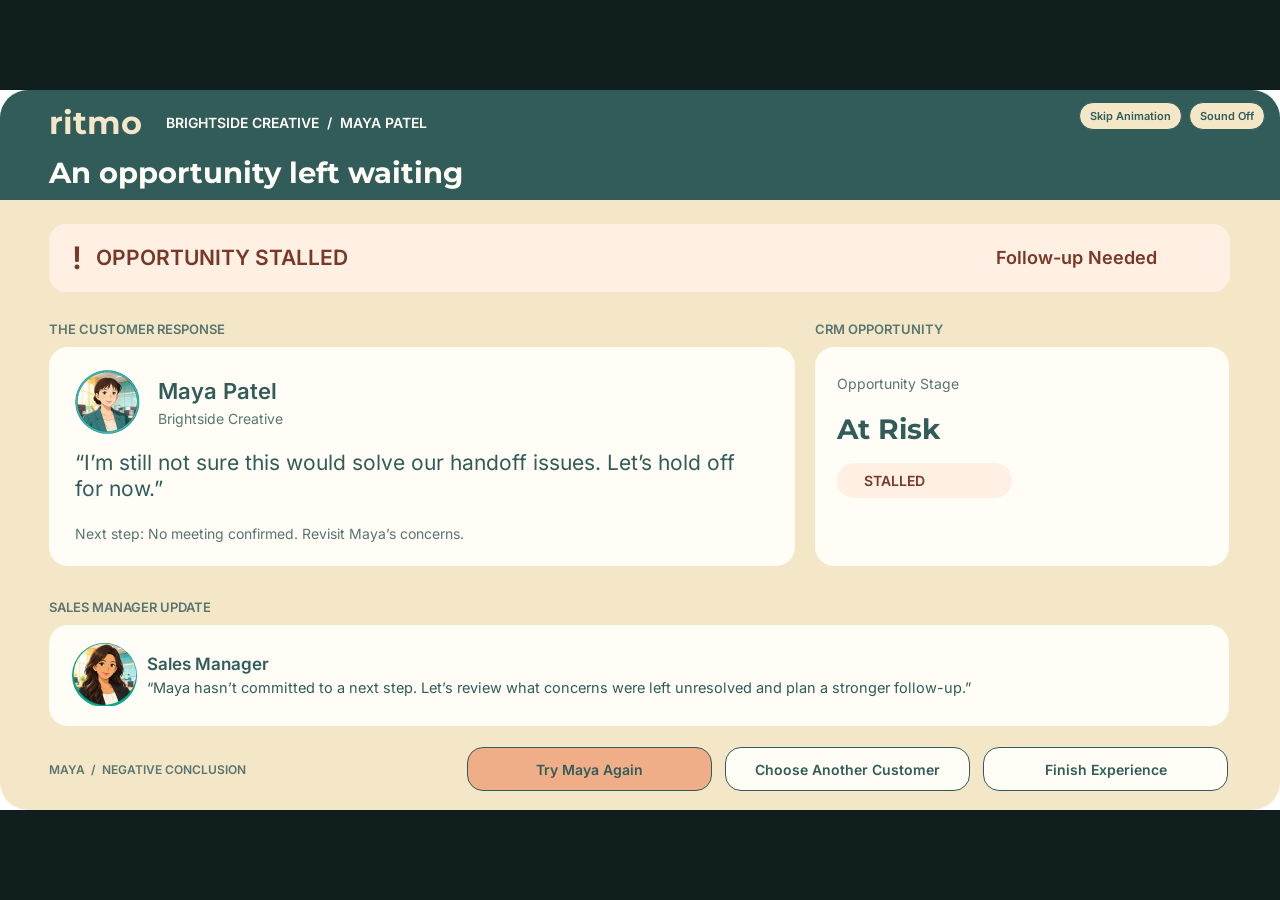
==== negative-conclusion/index.html @ 8813b9fe "Add outcome-specific chimes to conclusion stage pill pulses" ====
<!doctype html>
<html lang="en"><head><meta charset="utf-8"><meta name="viewport" content="width=device-width,initial-scale=1"><title>Ritmo — Maya Negative Conclusion</title><link rel="stylesheet" href="styles.css?v=presentation-text-1"><script defer src="animation.js?v=stage-chime-1"></script></head>
<body data-outcome="negative"><main class="scene" aria-label="Maya negative conclusion">
<section class="intro" aria-label="Later that week"><div class="intro-screen"><h1>Later that week…</h1><i></i><p>Your conversation with Maya has set things in motion.</p></div></section>
<section class="conclusion" aria-label="Conclusion" inert>
<header data-reveal="header"><div><strong class="brand">ritmo</strong><span>BRIGHTSIDE CREATIVE&nbsp; / &nbsp;MAYA PATEL</span></div><h1>An opportunity left waiting</h1></header>
<div class="banner" data-reveal="banner"><span class="symbol" aria-hidden="true">!</span><strong>OPPORTUNITY STALLED</strong><span class="banner-stage">Follow-up Needed</span></div>
<section class="customer" data-reveal="customer"><h2>THE CUSTOMER RESPONSE</h2><div class="panel"><div class="identity"><span class="avatar maya" role="img" aria-label="Maya Patel"></span><div><h3>Maya Patel</h3><p>Brightside Creative</p></div></div><blockquote>“I’m still not sure this would solve our handoff issues. Let’s hold off for now.”</blockquote><p class="next">Next step: No meeting confirmed. Revisit Maya’s concerns.</p></div></section>
<section class="opportunity" data-reveal="opportunity"><h2>CRM OPPORTUNITY</h2><div class="panel"><p>Opportunity Stage</p><h3>At Risk</h3><strong class="pill">STALLED</strong></div></section>
<section class="manager" data-reveal="manager"><h2>SALES MANAGER UPDATE</h2><div class="panel"><span class="avatar coach" role="img" aria-label="Sales Manager"></span><div><h3>Sales Manager</h3><p>“Maya hasn’t committed to a next step. Let’s review what concerns were left unresolved and plan a stronger follow-up.”</p></div></div></section>
<footer data-reveal="navigation"><span>MAYA&nbsp; / &nbsp;NEGATIVE CONCLUSION</span><nav aria-label="Next steps"><button data-action="retry">Try Maya Again</button><button data-action="customers">Choose Another Customer</button><button data-action="finish">Finish Experience</button></nav></footer>
</section>
<div class="playback" aria-label="Animation controls"><button id="skip">Skip Animation</button><button id="replay" hidden>Replay Animation</button><button id="sound" aria-pressed="false">Sound Off</button></div>
<dialog><h2>Prototype navigation</h2><p id="destination"></p><button id="dismiss">Back to conclusion</button></dialog>
<span id="status" class="sr-only" role="status"></span>
</main></body></html>
---- negative-conclusion/styles.css ----
@font-face{font-family:Inter;src:url('assets/inter-latin-400-normal.woff2')}@font-face{font-family:Inter;src:url('assets/inter-latin-600-normal.woff2');font-weight:600}@font-face{font-family:Montserrat;src:url('assets/montserrat-latin-700-normal.woff2');font-weight:700}
*{box-sizing:border-box}body{margin:0;background:#101f1e;color:#315c59;font-family:Inter,sans-serif;min-height:100svh;display:grid;place-items:center}.scene{--u:calc(1cqw / 12.8);container-type:inline-size;position:relative;width:min(100vw,177.7778svh);aspect-ratio:16/9;overflow:hidden;border-radius:calc(28 * var(--u));background:#000}.intro,.conclusion{position:absolute;inset:0}.intro{background:url('assets/later-that-week.png') center/100% 100%;opacity:0}.intro-screen{position:absolute;left:16.5%;top:11%;width:67.5%;height:71.3%;background:linear-gradient(105deg,#375757,#2d5052);display:flex;align-items:center;flex-direction:column;padding-top:calc(218 * var(--u))}.intro h1{font:700 calc(52 * var(--u))/1.15 Montserrat;margin:0;color:#fffdf6;opacity:0}.intro i{width:calc(110 * var(--u));height:calc(5 * var(--u));background:#efae87;margin:calc(25 * var(--u)) 0 calc(9 * var(--u));border-radius:2px;opacity:0}.intro p{font-size:calc(24 * var(--u));color:#f4e7c8;margin:0;opacity:0}.conclusion{background:#f4e7c8;opacity:0}header{height:15.28%;background:#315c59;padding:calc(13 * var(--u)) calc(49 * var(--u));color:#fffdf6}header>div{display:flex;align-items:center;gap:calc(24 * var(--u));font-size:calc(14 * var(--u));font-weight:600}.brand{font:700 calc(32 * var(--u)) Montserrat;color:#f4e7c8}h1{font:700 calc(29 * var(--u))/1.2 Montserrat;margin:calc(14 * var(--u)) 0 0}.banner{position:absolute;left:3.83%;top:18.61%;width:92.26%;height:9.44%;border-radius:calc(17 * var(--u));background:#79aaa5;display:flex;align-items:center;gap:calc(14 * var(--u));padding:0 calc(23 * var(--u));color:#153e3b;font-size:calc(21 * var(--u))}.symbol{font-size:calc(31 * var(--u));font-weight:600}.banner-stage{margin-left:auto;margin-right:calc(50 * var(--u));font-size:calc(18 * var(--u));font-weight:600}h2{font-size:calc(13 * var(--u));font-weight:600;color:#587572;margin:0 0 calc(10 * var(--u))}.customer,.opportunity,.manager{position:absolute;top:32.08%}.customer{left:3.83%;width:58.28%}.opportunity{left:63.67%;width:32.34%}.panel{border-radius:calc(19 * var(--u));background:#fffdf6;height:calc(219 * var(--u));padding:calc(23 * var(--u)) calc(26 * var(--u))}h3,p{margin:0}h3{font-size:calc(22 * var(--u));font-weight:600}.identity{display:flex;align-items:center;gap:calc(18 * var(--u))}.identity p{font-size:calc(14 * var(--u));margin-top:calc(6 * var(--u));color:#587572}.avatar{display:block;flex-shrink:0;width:calc(65 * var(--u));height:calc(65 * var(--u));border-radius:50%;background-image:url('assets/conclusion.png');background-size:calc(1280 * var(--u)) calc(720 * var(--u))}.maya{background-position:calc(-72 * var(--u)) calc(-279 * var(--u))}.coach{background-position:calc(-72 * var(--u)) calc(-550 * var(--u))}blockquote{margin:calc(15 * var(--u)) 0 calc(23 * var(--u));font-size:calc(21 * var(--u));line-height:1.23}.next,.opportunity p{font-size:calc(14 * var(--u));color:#587572}.opportunity .panel{padding:calc(28 * var(--u)) calc(22 * var(--u))}.opportunity h3{font:700 calc(28 * var(--u)) Montserrat;margin:calc(20 * var(--u)) 0 calc(17 * var(--u))}.pill{display:inline-block;border-radius:calc(24 * var(--u));background:#ebf1ee;font-size:calc(14 * var(--u));padding:calc(9 * var(--u)) calc(27 * var(--u));min-width:calc(175 * var(--u))}.previous{margin-top:calc(27 * var(--u))}.manager{top:70.69%;left:3.83%;width:92.19%}.manager .panel{height:calc(101 * var(--u));display:flex;align-items:center;gap:calc(10 * var(--u));padding:calc(15 * var(--u)) calc(23 * var(--u))}.manager h3{font-size:calc(17 * var(--u));margin-bottom:calc(5 * var(--u))}.manager p{font-size:calc(14.5 * var(--u));line-height:1.25}footer{position:absolute;left:3.83%;right:4.06%;bottom:2.64%;display:flex;align-items:center;justify-content:space-between}footer>span{font-size:calc(12 * var(--u));font-weight:600;color:#587572}nav{display:flex;gap:calc(13 * var(--u))}button{font:600 calc(14 * var(--u)) Inter;color:#315c59;border:calc(1.4 * var(--u)) solid #315c59;border-radius:calc(16 * var(--u));background:#fffdf6;cursor:pointer;transition:background-color .18s,color .18s}nav button{width:calc(245 * var(--u));height:calc(44 * var(--u))}nav button:first-child{background:#efae87}button:hover{background:#79aaa5!important;color:#173f3c}button:focus-visible{outline:calc(3 * var(--u)) solid #efae87;outline-offset:calc(3 * var(--u))}.playback{position:absolute;right:calc(15 * var(--u));top:calc(12 * var(--u));display:flex;gap:calc(7 * var(--u))}.playback button{font-size:calc(11 * var(--u));padding:calc(6 * var(--u)) calc(10 * var(--u));background:#f4e7c8}body[data-outcome=negative] .banner,body[data-outcome=negative] .pill{background:#fff0e3;color:#783727}[data-reveal]{opacity:0}dialog{max-width:85%;border:1px solid #315c59;border-radius:18px;color:#315c59;background:#fffdf6;padding:24px}dialog::backdrop{background:#173f3c99}dialog h2{font-size:20px}dialog p{font-size:16px;max-width:480px;margin:16px 0}dialog button{font-size:15px;padding:10px 20px}.sr-only{position:absolute;width:1px;height:1px;overflow:hidden;clip-path:inset(50%)}[hidden]{display:none!important}@media(prefers-reduced-motion:reduce){button{transition:none}}

/* Presentation-only Web Object: retain semantic text and keyboard focus without text selection. */
html, body, body * {
  -webkit-user-select: none;
  user-select: none;
  caret-color: transparent;
}
body { cursor: default; }
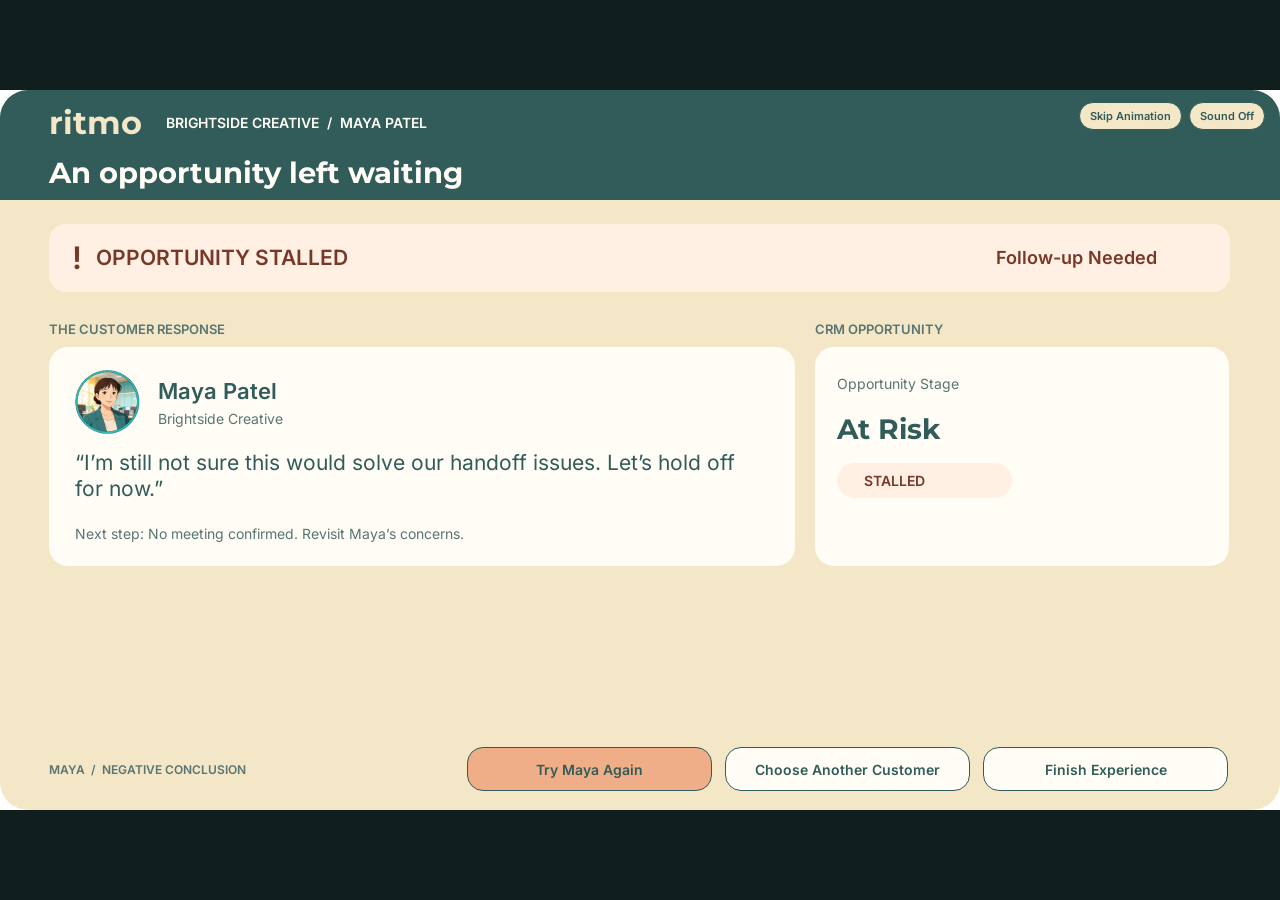
==== commit 7c3dbd5f: "Add accessible manager envelope reveal and optional notification ding" ====
--- a/negative-conclusion/index.html
+++ b/negative-conclusion/index.html
@@ -1,5 +1,5 @@
 <!doctype html>
-<html lang="en"><head><meta charset="utf-8"><meta name="viewport" content="width=device-width,initial-scale=1"><title>Ritmo — Maya Negative Conclusion</title><link rel="stylesheet" href="styles.css?v=presentation-text-1"><script defer src="animation.js?v=stage-chime-1"></script></head>
+<html lang="en"><head><meta charset="utf-8"><meta name="viewport" content="width=device-width,initial-scale=1"><title>Ritmo — Maya Negative Conclusion</title><link rel="stylesheet" href="styles.css?v=manager-reveal-1"><script defer src="animation.js?v=manager-reveal-1"></script></head>
 <body data-outcome="negative"><main class="scene" aria-label="Maya negative conclusion">
 <section class="intro" aria-label="Later that week"><div class="intro-screen"><h1>Later that week…</h1><i></i><p>Your conversation with Maya has set things in motion.</p></div></section>
 <section class="conclusion" aria-label="Conclusion" inert>
@@ -7,7 +7,7 @@
 <div class="banner" data-reveal="banner"><span class="symbol" aria-hidden="true">!</span><strong>OPPORTUNITY STALLED</strong><span class="banner-stage">Follow-up Needed</span></div>
 <section class="customer" data-reveal="customer"><h2>THE CUSTOMER RESPONSE</h2><div class="panel"><div class="identity"><span class="avatar maya" role="img" aria-label="Maya Patel"></span><div><h3>Maya Patel</h3><p>Brightside Creative</p></div></div><blockquote>“I’m still not sure this would solve our handoff issues. Let’s hold off for now.”</blockquote><p class="next">Next step: No meeting confirmed. Revisit Maya’s concerns.</p></div></section>
 <section class="opportunity" data-reveal="opportunity"><h2>CRM OPPORTUNITY</h2><div class="panel"><p>Opportunity Stage</p><h3>At Risk</h3><strong class="pill">STALLED</strong></div></section>
-<section class="manager" data-reveal="manager"><h2>SALES MANAGER UPDATE</h2><div class="panel"><span class="avatar coach" role="img" aria-label="Sales Manager"></span><div><h3>Sales Manager</h3><p>“Maya hasn’t committed to a next step. Let’s review what concerns were left unresolved and plan a stronger follow-up.”</p></div></div></section>
+<section class="manager" data-reveal="manager"><h2>SALES MANAGER UPDATE</h2><div class="manager-prompt"><button id="open-manager" aria-label="Open sales manager update" aria-controls="manager-message" aria-expanded="false"><svg viewBox="0 0 32 24" aria-hidden="true"><rect x="1" y="1" width="30" height="22" rx="4"/><path d="m3 4 13 10L29 4"/></svg></button><span>Open sales manager update</span></div><div class="panel" id="manager-message" tabindex="-1" hidden><span class="avatar coach" role="img" aria-label="Sales Manager"></span><div><h3>Sales Manager</h3><p>“Maya hasn’t committed to a next step. Let’s review what concerns were left unresolved and plan a stronger follow-up.”</p></div></div></section>
 <footer data-reveal="navigation"><span>MAYA&nbsp; / &nbsp;NEGATIVE CONCLUSION</span><nav aria-label="Next steps"><button data-action="retry">Try Maya Again</button><button data-action="customers">Choose Another Customer</button><button data-action="finish">Finish Experience</button></nav></footer>
 </section>
 <div class="playback" aria-label="Animation controls"><button id="skip">Skip Animation</button><button id="replay" hidden>Replay Animation</button><button id="sound" aria-pressed="false">Sound Off</button></div>
--- a/negative-conclusion/styles.css
+++ b/negative-conclusion/styles.css
@@ -8,3 +8,15 @@
   caret-color: transparent;
 }
 body { cursor: default; }
+
+/* Reserve the approved manager area while the learner opens the message. */
+.manager-prompt { height:calc(101 * var(--u)); display:flex; align-items:center; gap:calc(14 * var(--u)); padding-left:calc(23 * var(--u)); }
+.manager-prompt > span { font-size:clamp(10px,calc(14 * var(--u)),14px); }
+#open-manager { width:calc(58 * var(--u)); height:calc(50 * var(--u)); min-width:44px; min-height:44px; padding:8px; border-radius:12px; background:#fffdf6; display:grid; place-items:center; flex-shrink:0; }
+#open-manager svg { width:30px; max-width:100%; fill:none; stroke:currentColor; stroke-width:1.8; }
+.manager-ready #open-manager { animation:mail-attention 1.6s ease-in-out 3; }
+@keyframes mail-attention { 0%,100% {box-shadow:0 0 0 0 #79aaa500} 50% {box-shadow:0 0 0 4px #79aaa54d} }
+#manager-message:focus-visible {outline:2px solid #315c59;outline-offset:2px;}
+@media(prefers-reduced-motion:reduce) { .manager-ready #open-manager {animation:none;} }
+
+@container (max-width:600px) { .manager-prompt {align-items:flex-start;} .manager-prompt > span {padding-top:14px;} }
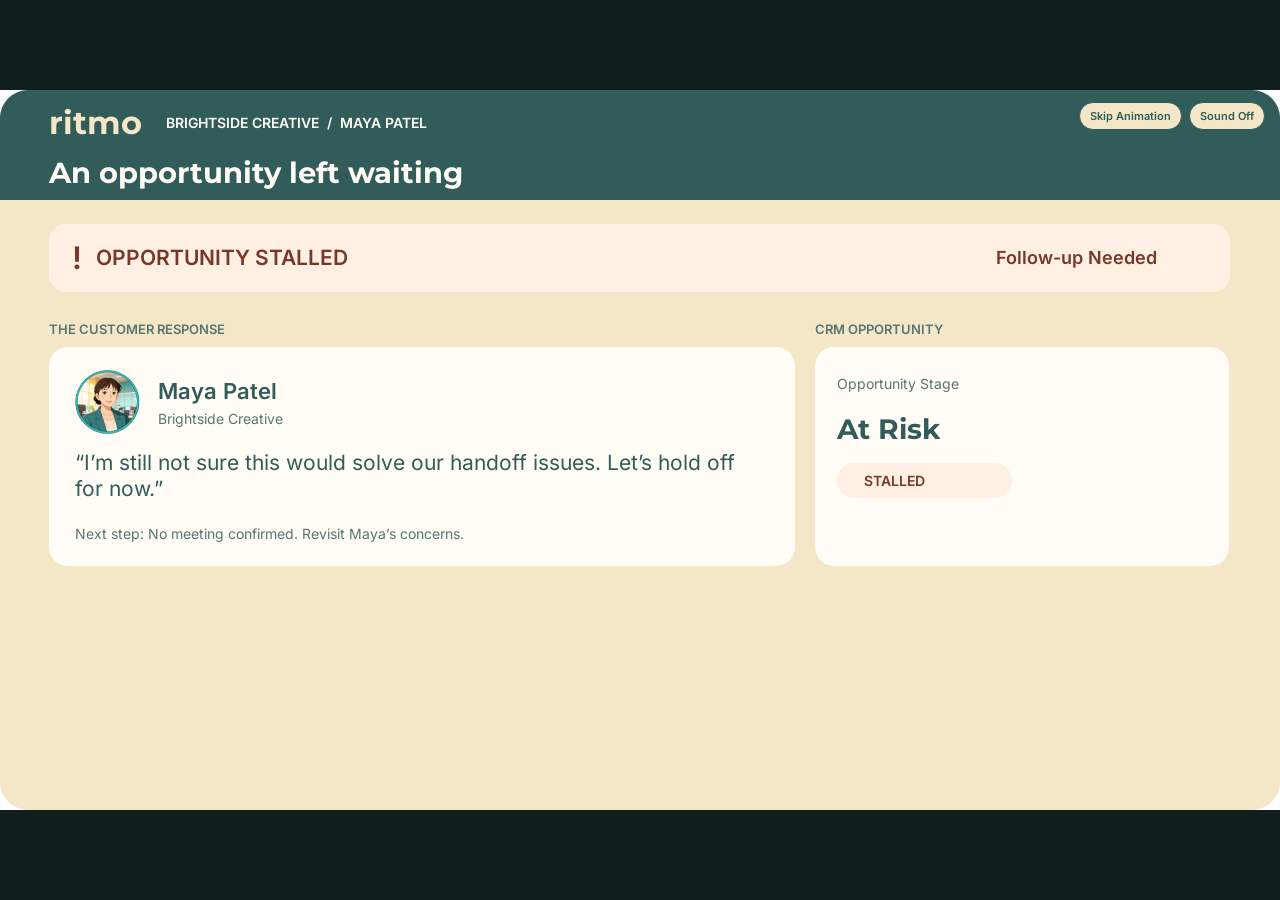
==== commit 02d76eba: "Sync conclusion navigation with persistent larger manager envelope" ====
--- a/negative-conclusion/index.html
+++ b/negative-conclusion/index.html
@@ -1,5 +1,5 @@
 <!doctype html>
-<html lang="en"><head><meta charset="utf-8"><meta name="viewport" content="width=device-width,initial-scale=1"><title>Ritmo — Maya Negative Conclusion</title><link rel="stylesheet" href="styles.css?v=manager-reveal-1"><script defer src="animation.js?v=manager-reveal-1"></script></head>
+<html lang="en"><head><meta charset="utf-8"><meta name="viewport" content="width=device-width,initial-scale=1"><title>Ritmo — Maya Negative Conclusion</title><link rel="stylesheet" href="styles.css?v=manager-reveal-2"><script defer src="animation.js?v=manager-reveal-2"></script></head>
 <body data-outcome="negative"><main class="scene" aria-label="Maya negative conclusion">
 <section class="intro" aria-label="Later that week"><div class="intro-screen"><h1>Later that week…</h1><i></i><p>Your conversation with Maya has set things in motion.</p></div></section>
 <section class="conclusion" aria-label="Conclusion" inert>
@@ -7,7 +7,7 @@
 <div class="banner" data-reveal="banner"><span class="symbol" aria-hidden="true">!</span><strong>OPPORTUNITY STALLED</strong><span class="banner-stage">Follow-up Needed</span></div>
 <section class="customer" data-reveal="customer"><h2>THE CUSTOMER RESPONSE</h2><div class="panel"><div class="identity"><span class="avatar maya" role="img" aria-label="Maya Patel"></span><div><h3>Maya Patel</h3><p>Brightside Creative</p></div></div><blockquote>“I’m still not sure this would solve our handoff issues. Let’s hold off for now.”</blockquote><p class="next">Next step: No meeting confirmed. Revisit Maya’s concerns.</p></div></section>
 <section class="opportunity" data-reveal="opportunity"><h2>CRM OPPORTUNITY</h2><div class="panel"><p>Opportunity Stage</p><h3>At Risk</h3><strong class="pill">STALLED</strong></div></section>
-<section class="manager" data-reveal="manager"><h2>SALES MANAGER UPDATE</h2><div class="manager-prompt"><button id="open-manager" aria-label="Open sales manager update" aria-controls="manager-message" aria-expanded="false"><svg viewBox="0 0 32 24" aria-hidden="true"><rect x="1" y="1" width="30" height="22" rx="4"/><path d="m3 4 13 10L29 4"/></svg></button><span>Open sales manager update</span></div><div class="panel" id="manager-message" tabindex="-1" hidden><span class="avatar coach" role="img" aria-label="Sales Manager"></span><div><h3>Sales Manager</h3><p>“Maya hasn’t committed to a next step. Let’s review what concerns were left unresolved and plan a stronger follow-up.”</p></div></div></section>
+<section class="manager" data-reveal="manager"><h2>SALES MANAGER UPDATE</h2><div class="manager-prompt"><button id="open-manager" aria-label="Open sales manager update" aria-controls="manager-message" aria-expanded="false"><svg viewBox="0 0 32 24" aria-hidden="true"><rect x="1" y="1" width="30" height="22" rx="4"/><path d="m3 4 13 10L29 4"/></svg></button><span>OPEN UPDATE</span></div><div class="panel" id="manager-message" tabindex="-1" hidden><span class="avatar coach" role="img" aria-label="Sales Manager"></span><div><h3>Sales Manager</h3><p>“Maya hasn’t committed to a next step. Let’s review what concerns were left unresolved and plan a stronger follow-up.”</p></div></div></section>
 <footer data-reveal="navigation"><span>MAYA&nbsp; / &nbsp;NEGATIVE CONCLUSION</span><nav aria-label="Next steps"><button data-action="retry">Try Maya Again</button><button data-action="customers">Choose Another Customer</button><button data-action="finish">Finish Experience</button></nav></footer>
 </section>
 <div class="playback" aria-label="Animation controls"><button id="skip">Skip Animation</button><button id="replay" hidden>Replay Animation</button><button id="sound" aria-pressed="false">Sound Off</button></div>
--- a/negative-conclusion/styles.css
+++ b/negative-conclusion/styles.css
@@ -12,9 +12,9 @@
 /* Reserve the approved manager area while the learner opens the message. */
 .manager-prompt { height:calc(101 * var(--u)); display:flex; align-items:center; gap:calc(14 * var(--u)); padding-left:calc(23 * var(--u)); }
 .manager-prompt > span { font-size:clamp(10px,calc(14 * var(--u)),14px); }
-#open-manager { width:calc(58 * var(--u)); height:calc(50 * var(--u)); min-width:44px; min-height:44px; padding:8px; border-radius:12px; background:#fffdf6; display:grid; place-items:center; flex-shrink:0; }
-#open-manager svg { width:30px; max-width:100%; fill:none; stroke:currentColor; stroke-width:1.8; }
-.manager-ready #open-manager { animation:mail-attention 1.6s ease-in-out 3; }
+#open-manager { width:calc(70 * var(--u)); height:calc(60 * var(--u)); min-width:44px; min-height:44px; padding:8px; border-radius:12px; background:#fffdf6; display:grid; place-items:center; flex-shrink:0; }
+#open-manager svg { width:38px; max-width:100%; fill:none; stroke:currentColor; stroke-width:1.8; }
+.manager-ready #open-manager { animation:mail-attention 1.6s ease-in-out infinite; }
 @keyframes mail-attention { 0%,100% {box-shadow:0 0 0 0 #79aaa500} 50% {box-shadow:0 0 0 4px #79aaa54d} }
 #manager-message:focus-visible {outline:2px solid #315c59;outline-offset:2px;}
 @media(prefers-reduced-motion:reduce) { .manager-ready #open-manager {animation:none;} }
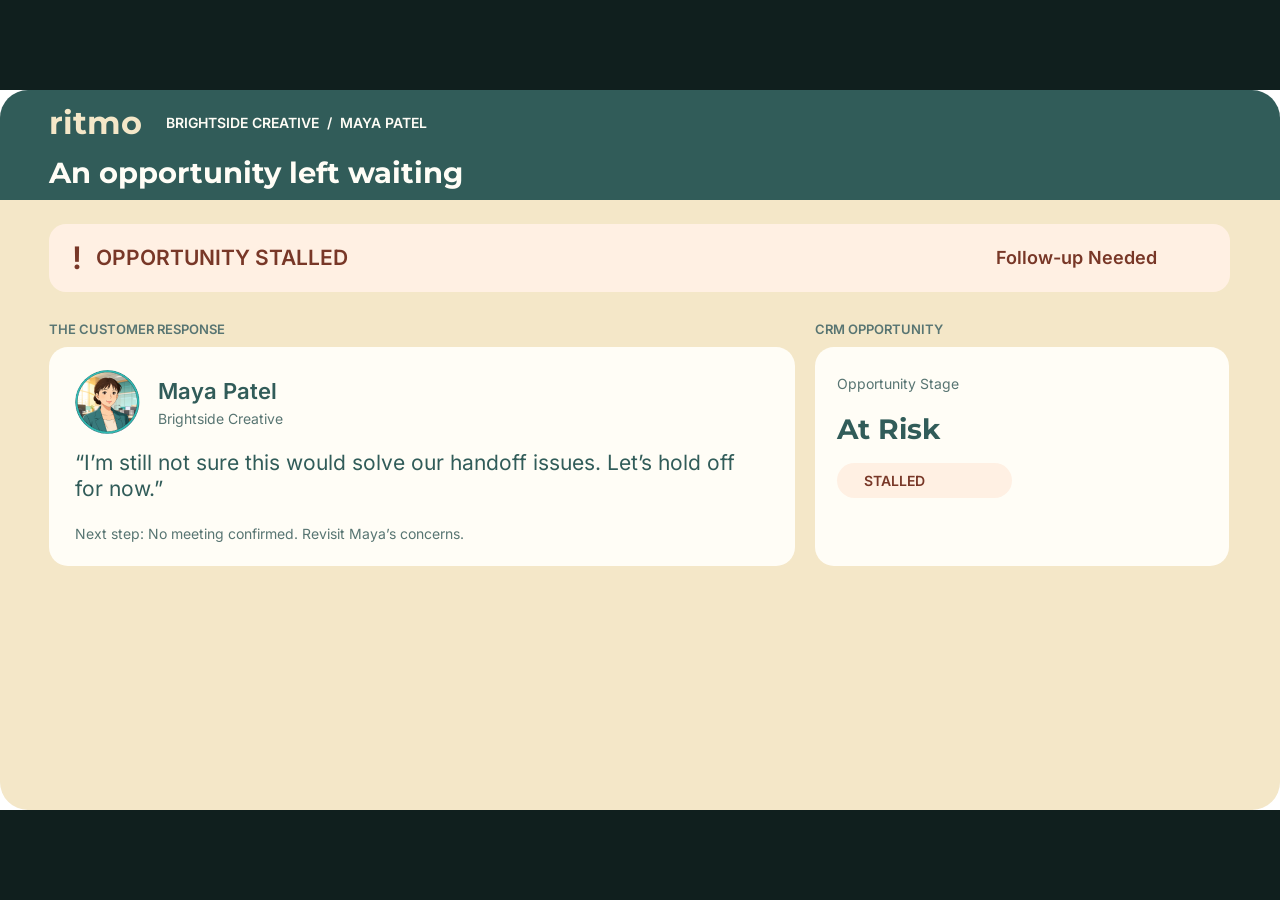
==== commit 4be69415: "Connect conclusion actions to Storyline and preserve CRM return access" ====
--- a/negative-conclusion/index.html
+++ b/negative-conclusion/index.html
@@ -1,5 +1,5 @@
 <!doctype html>
-<html lang="en"><head><meta charset="utf-8"><meta name="viewport" content="width=device-width,initial-scale=1"><title>Ritmo — Maya Negative Conclusion</title><link rel="stylesheet" href="styles.css?v=manager-reveal-2"><script defer src="animation.js?v=manager-reveal-2"></script></head>
+<html lang="en"><head><meta charset="utf-8"><meta name="viewport" content="width=device-width,initial-scale=1"><title>Ritmo — Maya Negative Conclusion</title><link rel="stylesheet" href="styles.css?v=manager-reveal-2"><script defer src="navigation.js?v=1"></script><script defer src="animation.js?v=manager-reveal-2"></script></head>
 <body data-outcome="negative"><main class="scene" aria-label="Maya negative conclusion">
 <section class="intro" aria-label="Later that week"><div class="intro-screen"><h1>Later that week…</h1><i></i><p>Your conversation with Maya has set things in motion.</p></div></section>
 <section class="conclusion" aria-label="Conclusion" inert>
@@ -7,10 +7,9 @@
 <div class="banner" data-reveal="banner"><span class="symbol" aria-hidden="true">!</span><strong>OPPORTUNITY STALLED</strong><span class="banner-stage">Follow-up Needed</span></div>
 <section class="customer" data-reveal="customer"><h2>THE CUSTOMER RESPONSE</h2><div class="panel"><div class="identity"><span class="avatar maya" role="img" aria-label="Maya Patel"></span><div><h3>Maya Patel</h3><p>Brightside Creative</p></div></div><blockquote>“I’m still not sure this would solve our handoff issues. Let’s hold off for now.”</blockquote><p class="next">Next step: No meeting confirmed. Revisit Maya’s concerns.</p></div></section>
 <section class="opportunity" data-reveal="opportunity"><h2>CRM OPPORTUNITY</h2><div class="panel"><p>Opportunity Stage</p><h3>At Risk</h3><strong class="pill">STALLED</strong></div></section>
-<section class="manager" data-reveal="manager"><h2>SALES MANAGER UPDATE</h2><div class="manager-prompt"><button id="open-manager" aria-label="Open sales manager update" aria-controls="manager-message" aria-expanded="false"><svg viewBox="0 0 32 24" aria-hidden="true"><rect x="1" y="1" width="30" height="22" rx="4"/><path d="m3 4 13 10L29 4"/></svg></button><span>OPEN UPDATE</span></div><div class="panel" id="manager-message" tabindex="-1" hidden><span class="avatar coach" role="img" aria-label="Sales Manager"></span><div><h3>Sales Manager</h3><p>“Maya hasn’t committed to a next step. Let’s review what concerns were left unresolved and plan a stronger follow-up.”</p></div></div></section>
+<section class="manager" data-reveal="manager"><h2>SALES MANAGER UPDATE</h2><div class="manager-prompt"><button id="open-manager" aria-label="Open sales manager update" aria-controls="manager-message" aria-expanded="false"><svg viewBox="0 0 32 24" aria-hidden="true"><rect x="1" y="1" width="30" height="22" rx="4"/><path d="m3 4 13 10L29 4"/></svg></button></div><div class="panel" id="manager-message" tabindex="-1" hidden><span class="avatar coach" role="img" aria-label="Sales Manager"></span><div><h3>Sales Manager</h3><p>“Maya hasn’t committed to a next step. Let’s review what concerns were left unresolved and plan a stronger follow-up.”</p></div></div></section>
 <footer data-reveal="navigation"><span>MAYA&nbsp; / &nbsp;NEGATIVE CONCLUSION</span><nav aria-label="Next steps"><button data-action="retry">Try Maya Again</button><button data-action="customers">Choose Another Customer</button><button data-action="finish">Finish Experience</button></nav></footer>
 </section>
-<div class="playback" aria-label="Animation controls"><button id="skip">Skip Animation</button><button id="replay" hidden>Replay Animation</button><button id="sound" aria-pressed="false">Sound Off</button></div>
-<dialog><h2>Prototype navigation</h2><p id="destination"></p><button id="dismiss">Back to conclusion</button></dialog>
+<dialog><h2>Navigation status</h2><p id="destination"></p><button id="dismiss">Back to conclusion</button></dialog>
 <span id="status" class="sr-only" role="status"></span>
 </main></body></html>
